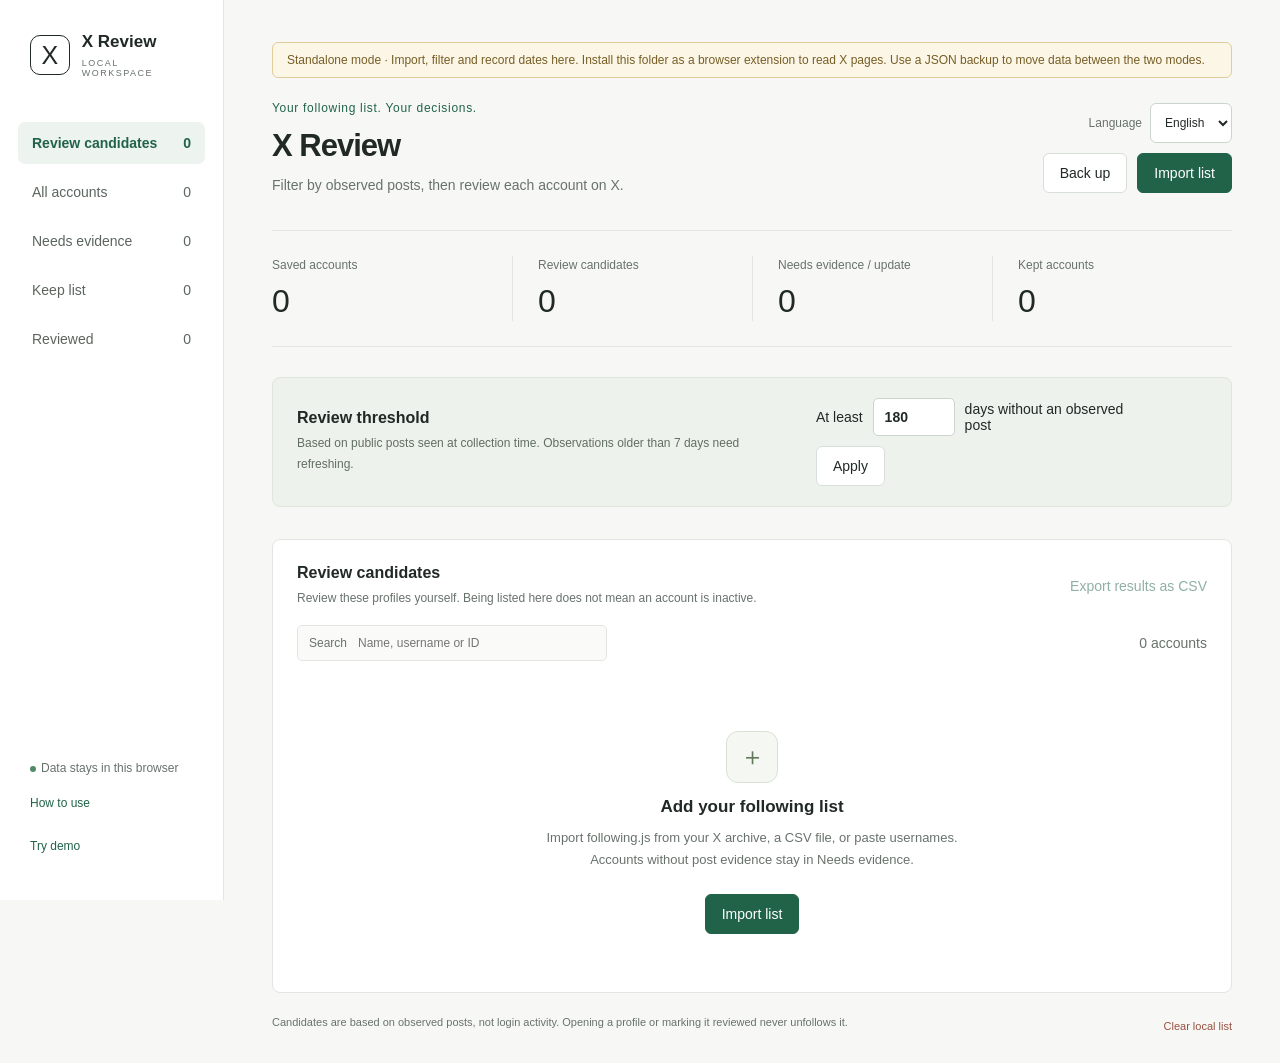
==== index.html @ 91062658 "Release X Review 1.5.0 with persistent bilingual interface" ====
<!doctype html>
<html lang="zh-CN">
<head>
  <meta charset="utf-8"><meta name="viewport" content="width=device-width, initial-scale=1">
  <meta http-equiv="Content-Security-Policy" content="default-src 'self'; script-src 'self'; style-src 'self'; connect-src 'none'; object-src 'none'; base-uri 'none'; form-action 'none'">
  <title data-i18n>X 关注整理 · 本地工作台</title>
  <link rel="stylesheet" href="styles.css">
  <script src="i18n.js" defer></script><script src="messages-workspace.js" defer></script><script src="messages-controls.js" defer></script><script src="messages-runtime.js" defer></script><script src="core.js" defer></script><script src="app.js" defer></script>
</head>
<body>
  <aside class="sidebar">
    <a class="brand" href="index.html"><span class="brandmark">X</span><span><span data-i18n="关注整理">关注整理</span><small>LOCAL WORKSPACE</small></span></a>
    <nav aria-label="名单视图" id="views" data-i18n-aria-label="名单视图">
      <button data-view="candidate" class="nav-button selected"><span data-i18n="待复核候选">待复核候选</span><span id="nav-candidate">0</span></button>
      <button data-view="all" class="nav-button"><span data-i18n="全部账户">全部账户</span><span id="nav-all">0</span></button>
      <button data-view="unknown" class="nav-button"><span data-i18n="待补充数据">待补充数据</span><span id="nav-unknown">0</span></button>
      <button data-view="keep" class="nav-button"><span data-i18n="保留名单">保留名单</span><span id="nav-keep">0</span></button>
      <button data-view="reviewed" class="nav-button"><span data-i18n="已处理">已处理</span><span id="nav-reviewed">0</span></button>
    </nav>
    <div class="sidebar-bottom"><span class="local-dot"></span><span data-i18n="数据保存在此浏览器"> 数据保存在此浏览器</span><br><button class="text-button" id="help-open"><span data-i18n="使用说明">使用说明</span></button><button class="text-button" id="demo-toggle"><span data-i18n="体验示例">体验示例</span></button></div>
  </aside>
  <main>
    <div class="mode-banner" id="mode-banner" hidden></div>
    <header class="page-header"><div><p class="eyebrow"><span data-i18n="你的关注，由你决定">你的关注，由你决定</span></p><h1><span data-i18n="关注整理">关注整理</span></h1><p class="muted"><span data-i18n="按公开发帖记录筛选，再到 X 逐个核实。">按公开发帖记录筛选，再到 X 逐个核实。</span></p></div><div class="header-actions"><label class="language-control"><span data-i18n="语言">语言</span><select id="language-select" aria-label="语言" data-i18n-aria-label="语言"><option value="zh-CN">中文</option><option value="en">English</option></select></label><button id="following-sync-open" class="button" hidden><span data-i18n="同步记录">同步记录</span></button><button id="activity-open" class="button" hidden><span data-i18n="自动检查发帖时间">自动检查发帖时间</span></button><button id="export-json" class="button"><span data-i18n="备份">备份</span></button><button id="import-open" class="button primary"><span data-i18n="导入名单">导入名单</span></button></div></header>
    <section class="stats" aria-label="名单概况" data-i18n-aria-label="名单概况"><div><span><span data-i18n="已收录账户">已收录账户</span></span><strong id="stat-total">0</strong></div><div><span><span data-i18n="待复核候选">待复核候选</span></span><strong id="stat-candidate">0</strong></div><div><span><span data-i18n="待补充 / 更新">待补充 / 更新</span></span><strong id="stat-unknown">0</strong></div><div><span><span data-i18n="保留账户">保留账户</span></span><strong id="stat-keep">0</strong></div></section>
    <section class="threshold-panel" aria-labelledby="threshold-title"><div><h2 id="threshold-title"><span data-i18n="筛选阈值">筛选阈值</span></h2><p><span data-i18n="以采集当时的公开发帖记录计算；超过 7 天的观察需重新采集。">以采集当时的公开发帖记录计算；超过 7 天的观察需重新采集。</span></p></div><div class="threshold-controls"><label for="threshold"><span data-i18n="至少">至少</span></label><input id="threshold" type="number" min="1" max="3650" value="180"><span><span data-i18n="天未见新帖">天未见新帖</span></span><button id="threshold-apply" class="button"><span data-i18n="应用">应用</span></button></div></section>
    <section class="list-section" aria-labelledby="list-title"><div class="list-heading"><div><h2 id="list-title"><span data-i18n="待复核候选">待复核候选</span></h2><p id="list-description"><span data-i18n="这些账户需要你到主页再次确认，并不代表已经停用。">这些账户需要你到主页再次确认，并不代表已经停用。</span></p></div><button class="text-button" id="export-csv"><span data-i18n="导出当前结果 CSV">导出当前结果 CSV</span></button></div><div class="list-toolbar"><label class="search-box"><span><span data-i18n="搜索">搜索</span></span><input id="search" type="search" placeholder="账户名、用户名或 ID" aria-label="搜索账户" data-i18n-placeholder="账户名、用户名或 ID" data-i18n-aria-label="搜索账户"></label><span id="result-count" class="muted"><span data-i18n="0 个账户">0 个账户</span></span></div><div class="table-scroll"><table id="account-table"><thead><tr><th><span data-i18n="账户">账户</span></th><th><span data-i18n="观察到的最新发帖">观察到的最新发帖</span></th><th><span data-i18n="判断依据">判断依据</span></th><th><span data-i18n="处理">处理</span></th></tr></thead><tbody id="rows"></tbody></table></div><div id="empty-state" class="empty-state"><span class="empty-symbol">＋</span><h3 id="empty-title"><span data-i18n="先建立你的关注名单">先建立你的关注名单</span></h3><p id="empty-text"><span data-i18n="导入 X 档案中的 following.js、CSV，或粘贴用户名。没有发帖记录的账户会保留在「待补充数据」。">导入 X 档案中的 following.js、CSV，或粘贴用户名。没有发帖记录的账户会保留在「待补充数据」。</span></p><button id="empty-import" class="button primary"><span data-i18n="导入名单">导入名单</span></button></div></section>
    <footer><p><span data-i18n="候选依据是已观察到的发帖，不是登录活跃度。打开主页或标记已处理，都不会替你执行取关。">候选依据是已观察到的发帖，不是登录活跃度。打开主页或标记已处理，都不会替你执行取关。</span></p><button id="clear-data" class="text-button danger"><span data-i18n="清空本地名单">清空本地名单</span></button></footer>
    <p id="notice" role="status" aria-live="polite"></p>
  </main>
  <dialog id="following-sync-dialog" class="sync-dialog" aria-labelledby="following-sync-title">
    <form method="dialog" class="dialog-head"><h2 id="following-sync-title"><span data-i18n="同步记录">同步记录</span></h2><button class="close" aria-label="关闭同步记录" data-i18n-aria-label="关闭同步记录">×</button></form>
    <p class="muted"><span data-i18n="关注列表自然收集结束后，工具自动清理本轮未出现且符合条件的旧本地记录。这里仅显示结果，打开或刷新不会触发清理，也不会改变 X 上的关注关系。">关注列表自然收集结束后，工具自动清理本轮未出现且符合条件的旧本地记录。这里仅显示结果，打开或刷新不会触发清理，也不会改变 X 上的关注关系。</span></p>
    <div class="sync-summary"><p id="sync-run-summary"><span data-i18n="正在读取本轮结果…">正在读取本轮结果…</span></p><p id="sync-removed-count" class="sync-result-count"></p><p id="sync-retained" class="small muted"></p></div>
    <p id="sync-reason" class="small" role="status" aria-live="polite"></p>
    <section id="sync-removed-list-section" hidden><h3><span data-i18n="本轮自动清理的本地记录">本轮自动清理的本地记录</span></h3><div id="sync-removed-records" class="sync-records" role="list" aria-label="自动清理记录" data-i18n-aria-label="自动清理记录"></div></section>
    <p class="small muted"><span data-i18n="未完整结束、出现错误或达到上限时保留旧记录。自然到底仍可能漏项，发现误清理可撤销；带数字 ID、保留名单、已知属于其他名单或本轮期间修改过的记录仍会保留。">未完整结束、出现错误或达到上限时保留旧记录。自然到底仍可能漏项，发现误清理可撤销；带数字 ID、保留名单、已知属于其他名单或本轮期间修改过的记录仍会保留。</span></p>
    <p id="sync-undo-detail" class="small muted" hidden></p>
    <div class="sync-actions"><button type="button" id="sync-undo" class="button" hidden><span data-i18n="撤销上次自动清理">撤销上次自动清理</span></button><button type="button" id="sync-refresh" class="button"><span data-i18n="刷新记录">刷新记录</span></button></div>
    <p id="sync-feedback" class="small" role="status" aria-live="polite"></p>
  </dialog>
  <dialog id="import-dialog"><form method="dialog" class="dialog-head"><h2><span data-i18n="导入关注名单">导入关注名单</span></h2><button class="close" aria-label="关闭导入窗口" data-i18n-aria-label="关闭导入窗口">×</button></form><p class="muted"><span data-i18n="支持 following.js、JSON 备份、CSV，或每行一个 @用户名 / X 主页链接。文件仅在本机读取。">支持 following.js、JSON 备份、CSV，或每行一个 @用户名 / X 主页链接。文件仅在本机读取。</span></p><label class="file-drop"><span data-i18n="选择本地文件">选择本地文件</span><input id="import-file" type="file" accept=".js,.json,.csv,.txt"></label><label for="import-text" class="field-label"><span data-i18n="或粘贴名单">或粘贴名单</span></label><textarea id="import-text" rows="7" placeholder="@account_one&#10;https://x.com/account_two"></textarea><p class="small muted"><span data-i18n="X 档案的关注名单通常只有账户 ID，未包含对方的最新发帖时间。导入后需要补充观察。">X 档案的关注名单通常只有账户 ID，未包含对方的最新发帖时间。导入后需要补充观察。</span></p><p id="import-error" class="error" role="alert"></p><button id="import-submit" class="button primary"><span data-i18n="导入并合并">导入并合并</span></button></dialog>
  <dialog id="evidence-dialog"><form method="dialog" class="dialog-head"><h2 id="evidence-title"><span data-i18n="记录人工观察">记录人工观察</span></h2><button class="close" aria-label="关闭观察窗口" data-i18n-aria-label="关闭观察窗口">×</button></form><p><span data-i18n="在 X 主页核对后，记录你看到的最新发帖时间。不要把置顶帖或他人原帖的时间当作该账户最后活动时间。">在 X 主页核对后，记录你看到的最新发帖时间。不要把置顶帖或他人原帖的时间当作该账户最后活动时间。</span></p><label class="field-label" for="last-post"><span data-i18n="最新发帖时间（本地时区）">最新发帖时间（本地时区）</span></label><input type="datetime-local" id="last-post"><label class="field-label" for="observed-at"><span data-i18n="核对时间（本地时区）">核对时间（本地时区）</span></label><input type="datetime-local" id="observed-at"><p class="small muted"><span data-i18n="无法确定时请关闭此窗口，保留「待补充数据」。人工记录的判断依据会单独标明。">无法确定时请关闭此窗口，保留「待补充数据」。人工记录的判断依据会单独标明。</span></p><p id="evidence-error" class="error" role="alert"></p><button class="button primary" id="evidence-save"><span data-i18n="保存观察">保存观察</span></button></dialog>
  <dialog id="help-dialog"><form method="dialog" class="dialog-head"><h2><span data-i18n="从名单到人工复核">从名单到人工复核</span></h2><button class="close" aria-label="关闭使用说明" data-i18n-aria-label="关闭使用说明">×</button></form><ol class="help-steps"><li><strong><span data-i18n="建立名单">建立名单</span></strong><p><span data-i18n="导入 X 数据档案里的 data/following.js，或直接粘贴用户名。也可打开自己的「正在关注」页面，点击扩展、确认列表属于自己，再点「开始自动收集」。工具会滚动并保存关注名单，自然到底结束后自动清理本轮未出现且符合条件的旧本地记录；手动读取一次的方式仍可使用，但不会触发清理。">导入 X 数据档案里的 data/following.js，或直接粘贴用户名。也可打开自己的「正在关注」页面，点击扩展、确认列表属于自己，再点「开始自动收集」。工具会滚动并保存关注名单，自然到底结束后自动清理本轮未出现且符合条件的旧本地记录；手动读取一次的方式仍可使用，但不会触发清理。</span></p></li><li><strong><span data-i18n="补充公开发帖记录">补充公开发帖记录</span></strong><p><span data-i18n="点击「自动检查发帖时间」，选择范围和数量，点击「开始检查」并按浏览器提示授予可选的 X 网站访问权限。工具会在另一个 X 标签页中逐个检查名单；请保留控制页，可随时停止。也可继续手动打开「帖子」页、回到顶部后通过扩展读取保存，或录入已核实的日期。读取到的都只是页面样本。">点击「自动检查发帖时间」，选择范围和数量，点击「开始检查」并按浏览器提示授予可选的 X 网站访问权限。工具会在另一个 X 标签页中逐个检查名单；请保留控制页，可随时停止。也可继续手动打开「帖子」页、回到顶部后通过扩展读取保存，或录入已核实的日期。读取到的都只是页面样本。</span></p></li><li><strong><span data-i18n="筛选和复核">筛选和复核</span></strong><p><span data-i18n="关注列表自然收集结束后会自动同步，不需要再次选择或确认。可在「同步记录」查看结果并撤销上次自动清理；不完整、错误或达到上限的采集会保留旧记录。设置天数阈值。工具将旧帖样本列为待复核候选；数据不足、转帖时间不明或观察过期时，仍需补充数据。在 X 主页自行决定是否取关，再回来标记「已处理」或「保留」。">关注列表自然收集结束后会自动同步，不需要再次选择或确认。可在「同步记录」查看结果并撤销上次自动清理；不完整、错误或达到上限的采集会保留旧记录。设置天数阈值。工具将旧帖样本列为待复核候选；数据不足、转帖时间不明或观察过期时，仍需补充数据。在 X 主页自行决定是否取关，再回来标记「已处理」或「保留」。</span></p></li></ol><div class="help-note"><strong><span data-i18n="数据与使用范围">数据与使用范围</span></strong><p><span data-i18n="此版本免费，无 Cookie 读取或取关功能。关注名单收集和发帖时间检查是分别启动的两步。发帖检查须由你点击开始并授予可选的 x.com 网站访问权限；默认最多检查 5,000 个账户，每个账户间隔 3 秒，另需页面加载时间。检查失败、受保护或无法确定日期的账户仍需核实，不会因为没有读到帖子就被判为不活跃。名单收集的进度可在 X 页内查看，其标签页隐藏时会暂停；发帖检查的进度请在控制页查看。名单收集可在弹窗或页内面板停止；发帖检查可在控制页或弹窗停止，关闭或刷新控制页也会停止。清空本地名单会停止运行中的任务。X 限制非 API 自动化，自动滚动及页面分析不等于获得平台许可，也不能保证账号不受限制。">此版本免费，无 Cookie 读取或取关功能。关注名单收集和发帖时间检查是分别启动的两步。发帖检查须由你点击开始并授予可选的 x.com 网站访问权限；默认最多检查 5,000 个账户，每个账户间隔 3 秒，另需页面加载时间。检查失败、受保护或无法确定日期的账户仍需核实，不会因为没有读到帖子就被判为不活跃。名单收集的进度可在 X 页内查看，其标签页隐藏时会暂停；发帖检查的进度请在控制页查看。名单收集可在弹窗或页内面板停止；发帖检查可在控制页或弹窗停止，关闭或刷新控制页也会停止。清空本地名单会停止运行中的任务。X 限制非 API 自动化，自动滚动及页面分析不等于获得平台许可，也不能保证账号不受限制。</span></p><p><span data-i18n="收集名单时，每次滚动后等待约 2.5 秒；到底部且约 20 秒没有新账户时停止，一轮最多 20 分钟、500 次滚动或 10,000 个账户，不保证覆盖完整名单。名单没有发帖记录时仍为「待补充数据」。数据只保存在当前浏览器。独立网页与扩展有不同的存储空间，可用 JSON 备份迁移。请勿导入完整账户 ZIP，以免包含无关隐私数据。">收集名单时，每次滚动后等待约 2.5 秒；到底部且约 20 秒没有新账户时停止，一轮最多 20 分钟、500 次滚动或 10,000 个账户，不保证覆盖完整名单。名单没有发帖记录时仍为「待补充数据」。数据只保存在当前浏览器。独立网页与扩展有不同的存储空间，可用 JSON 备份迁移。请勿导入完整账户 ZIP，以免包含无关隐私数据。</span></p></div><p><a href="https://help.x.com/en/managing-your-account/accessing-your-x-data" target="_blank" rel="noopener noreferrer"><span data-i18n="X 官方数据下载说明">X 官方数据下载说明</span></a> · <a href="https://help.x.com/en/rules-and-policies/x-automation" target="_blank" rel="noopener noreferrer"><span data-i18n="X 自动化规则">X 自动化规则</span></a></p></dialog>
</body></html>
---- styles.css ----
:root{color-scheme:light;--ink:#202925;--muted:#68726c;--line:#e1e6e1;--accent:#216349;--bg:#f7f8f5;--white:#fff;--soft:#edf3ee;font-family:-apple-system,BlinkMacSystemFont,"Segoe UI","PingFang SC","Microsoft YaHei",sans-serif;font-size:14px;color:var(--ink);background:var(--bg)}*{box-sizing:border-box}body{margin:0}button,input,textarea{font:inherit}button,a,input,textarea{outline-offset:4px}button{cursor:pointer}button:disabled{opacity:.5;cursor:wait}a{color:var(--accent)}.sidebar{position:fixed;width:224px;inset:0 auto 0 0;background:#fff;border-right:1px solid var(--line);padding:32px 18px;display:flex;flex-direction:column}.brand{display:flex;gap:12px;align-items:center;padding:0 12px 44px;text-decoration:none;color:var(--ink);font-size:17px;font-weight:650}.brandmark{font-size:25px;display:grid;place-items:center;border:1px solid var(--ink);border-radius:10px;width:40px;height:40px;font-weight:500}.brand small{display:block;font-size:9px;letter-spacing:1.5px;font-weight:500;margin-top:6px;color:var(--muted)}nav{display:grid;gap:7px}.nav-button{display:flex;justify-content:space-between;width:100%;padding:13px 14px;border:0;background:transparent;color:#5b655e;border-radius:7px;text-align:left}.nav-button.selected{background:var(--soft);color:var(--accent);font-weight:650}.nav-button:hover{background:#f2f5f0}.nav-button span{font-variant-numeric:tabular-nums}.sidebar-bottom{margin-top:auto;padding:20px 12px 0;font-size:12px;line-height:2.4;color:var(--muted)}.sidebar-bottom button{display:block;font-size:12px;padding-left:0}.local-dot{display:inline-block;width:6px;height:6px;background:#508a66;border-radius:50%;margin-right:5px}main{margin-left:224px;max-width:1600px;padding:42px 48px 24px}.page-header{display:flex;justify-content:space-between;align-items:center;margin-bottom:32px;gap:20px}.eyebrow{font-size:12px;color:var(--accent);margin:0 0 10px;letter-spacing:.7px}h1{font-size:31px;letter-spacing:-1px;font-weight:650;margin:0 0 10px}p{line-height:1.7;margin:0}h2{font-size:16px;margin:0 0 6px;font-weight:650}h3{font-size:17px;margin:14px 0 10px}.muted{color:var(--muted)}.header-actions{display:flex;gap:10px}.button{display:inline-flex;align-items:center;justify-content:center;white-space:nowrap;border:1px solid #d7dfd8;background:#fff;color:var(--ink);padding:10px 16px;border-radius:6px;min-height:40px;text-decoration:none}.button:hover{border-color:#9bab9f;background:#f7faf7}.button.primary{background:var(--accent);border-color:var(--accent);color:#fff}.button.primary:hover{background:#194f3a}.text-button{background:none;border:0;padding:7px 0;color:var(--accent);text-align:left}.text-button:hover{text-decoration:underline}.stats{border-top:1px solid var(--line);border-bottom:1px solid var(--line);display:grid;grid-template-columns:repeat(4,1fr);padding:25px 0;margin-bottom:30px}.stats>div{padding:0 25px;border-left:1px solid var(--line)}.stats>div:first-child{padding-left:0;border:0}.stats span{font-size:12px;color:var(--muted)}.stats strong{display:block;font-size:32px;font-weight:500;line-height:1.2;margin-top:10px;font-variant-numeric:tabular-nums;letter-spacing:-1px}.threshold-panel{display:flex;justify-content:space-between;align-items:center;gap:25px;background:#eef2ec;border:1px solid #dfe6dc;padding:20px 24px;border-radius:8px;margin-bottom:32px}.threshold-panel p{color:#626e62;font-size:12px}.threshold-controls{display:flex;align-items:center;gap:10px;white-space:nowrap}input,textarea{border:1px solid #cbd5cc;background:#fff;border-radius:5px;padding:10px 11px;color:var(--ink)}#threshold{width:82px;font-weight:650}.list-section{background:var(--white);border:1px solid var(--line);border-radius:8px;overflow:hidden}.list-heading{display:flex;justify-content:space-between;align-items:center;padding:24px 24px 17px;gap:20px}.list-heading p{font-size:12px;color:var(--muted)}.list-toolbar{display:flex;justify-content:space-between;align-items:center;gap:12px;padding:0 24px 20px}.search-box{display:flex;align-items:center;border:1px solid var(--line);border-radius:5px;width:310px;padding-left:11px;background:#fafbf9}.search-box span{font-size:12px;color:var(--muted);flex-shrink:0}.search-box input{border:0;background:transparent;width:100%;font-size:12px}.table-scroll{overflow:auto}table{width:100%;border-collapse:collapse;text-align:left;font-size:13px}th{padding:12px 20px;background:#f8faf7;border-top:1px solid var(--line);border-bottom:1px solid var(--line);font-size:11px;letter-spacing:.2px;color:var(--muted);font-weight:500}td{padding:19px 20px;border-bottom:1px solid #eef1ec;vertical-align:middle}tr:last-child td{border-bottom:0}th:first-child,td:first-child{padding-left:24px}th:last-child,td:last-child{padding-right:24px}tbody tr:hover{background:#fcfdfb}.account{display:flex;align-items:center;gap:12px;min-width:170px}.avatar{display:grid;place-items:center;width:34px;height:34px;border-radius:50%;background:#e9eee7;color:#617259;font-size:12px;flex-shrink:0}.account-name{font-weight:600;display:block;max-width:210px;overflow:hidden;text-overflow:ellipsis;white-space:nowrap}.subline{display:block;font-size:11px;color:var(--muted);margin-top:5px;line-height:1.5}.badge{display:inline-block;font-size:11px;line-height:1.6;padding:3px 8px;border-radius:4px;background:#f1f3ef;color:#606d5d}.badge.candidate{background:#f5eddd;color:#826327}.badge.recent,.badge.keep{background:#eaf2ec;color:#336b49}.reason{max-width:230px}.row-actions{display:flex;gap:8px;align-items:center;flex-wrap:wrap;min-width:182px}.row-actions .button{font-size:12px;padding:7px 10px;min-height:34px}.row-actions .text-button{font-size:11px;padding:3px}.row-secondary{display:flex;gap:13px;flex-basis:100%}.empty-state{text-align:center;padding:50px 24px 58px}.empty-symbol{display:inline-grid;place-items:center;border:1px solid #d8e1d3;background:#f5f7f2;color:#61795a;font-size:25px;width:52px;height:52px;border-radius:12px}.empty-state p{max-width:450px;margin:0 auto 23px;color:var(--muted);font-size:13px}footer{display:flex;justify-content:space-between;gap:22px;margin-top:20px;font-size:11px;color:var(--muted);align-items:flex-start}.danger{color:#975042;white-space:nowrap}footer p{max-width:700px}.mode-banner{border:1px solid #dfcd9c;border-radius:6px;color:#765e26;background:#fcf6e7;padding:10px 14px;margin-bottom:20px;font-size:12px}.mode-banner button{margin-left:14px}#notice{position:fixed;bottom:25px;left:50%;transform:translateX(-50%);max-width:600px;background:#263f30;color:white;border-radius:7px;padding:0;box-shadow:0 3px 18px #1c37211a;z-index:5}#notice:not(:empty){padding:12px 20px}dialog{border:1px solid var(--line);border-radius:12px;width:min(590px,calc(100vw - 32px));padding:26px;color:var(--ink);box-shadow:0 22px 70px #20342325}dialog::backdrop{background:#172a2459}.dialog-head{display:flex;justify-content:space-between;align-items:center;margin-bottom:16px}.dialog-head h2{font-size:21px;margin:0}.close{background:none;border:0;font-size:28px;color:var(--muted);padding:0 7px}.file-drop{display:block;text-align:center;padding:20px;border:1px dashed #a4b7a7;border-radius:7px;background:#f7faf5;margin-top:20px;color:var(--accent)}.file-drop input{display:block;margin:10px auto 0;max-width:100%;font-size:12px;border:0;background:transparent}.field-label{display:block;font-size:12px;font-weight:600;margin:18px 0 8px}textarea{width:100%;resize:vertical;line-height:1.6}.small{font-size:12px;margin-top:12px}dialog>.button{margin-top:16px}dialog input[type=datetime-local]{width:100%}.error{color:#a03d31;font-size:12px;margin-top:12px}.help-steps{padding-left:22px;margin:0}.help-steps li{padding:8px 0;font-size:14px}.help-steps p{font-size:13px;color:var(--muted);margin-top:5px}.help-note{background:#f3f5ef;padding:17px;border-radius:6px;font-size:12px;margin:16px 0}.help-note p{margin-top:8px}[hidden]{display:none!important}.popup-body{width:360px;padding:22px;background:#f7f8f5}.popup-body h1{font-size:21px}.popup-body .brand{padding:0 0 20px}.popup-body .button{width:100%;margin-top:12px}.popup-body .preview{margin:16px 0 0;padding:14px;background:#fff;border:1px solid var(--line);border-radius:7px;font-size:12px;line-height:1.7;white-space:pre-line;word-break:break-word}.popup-body .muted{font-size:12px}.popup-body label{display:block;font-size:12px;line-height:1.7;margin-top:12px}.popup-body input[type=checkbox]{margin-right:7px}.popup-bottom{border-top:1px solid var(--line);margin-top:20px;padding-top:8px}.popup-body .error{font-size:12px}
@media(min-width:1500px){main{padding-left:65px;padding-right:65px}}@media(max-width:1100px){main{padding:30px 24px}.sidebar{width:192px}main{margin-left:192px}.threshold-panel{flex-wrap:wrap}.reason{max-width:190px}td,th{padding-left:14px;padding-right:14px}}@media(max-width:760px){.sidebar{position:static;width:auto;padding:18px;border-right:0;border-bottom:1px solid var(--line)}.brand{padding:0 0 18px}.sidebar nav{display:flex;overflow:auto;gap:6px}.nav-button{white-space:nowrap;width:auto;gap:10px}.sidebar-bottom{display:none}main{margin:0;padding:24px 16px}.page-header{align-items:flex-start;margin-bottom:22px}.header-actions{flex-direction:column;gap:7px}.page-header p{font-size:12px}.stats{padding:19px 0}.stats>div{padding:0 12px}.stats strong{font-size:25px}.stats span{font-size:10px}.threshold-panel{padding:17px}.list-heading{padding:18px 16px;align-items:flex-start}.list-toolbar{padding:0 16px 16px}.list-heading .text-button{font-size:11px}.search-box{width:230px}.list-toolbar>span{font-size:11px;white-space:nowrap}footer{display:block}table{min-width:810px}#notice{width:90%;font-size:12px}.threshold-controls{gap:8px;font-size:12px}}
.popup-body{width:390px;max-height:580px;overflow-y:auto}.popup-body h2{font-size:14px}.auto-section{margin-top:17px;padding:15px;background:#eef3ed;border:1px solid #d8e2d7;border-radius:8px}.auto-heading{display:flex;align-items:center;justify-content:space-between;gap:10px;margin-bottom:7px}.auto-heading h2{margin:0}.auto-heading .badge{white-space:nowrap}.popup-body .auto-confirm-label{display:flex;align-items:flex-start;gap:7px}.popup-body .auto-confirm-label input{flex-shrink:0;margin:3px 0 0}.scan-actions{display:flex;gap:8px}.popup-body .scan-actions .button{width:auto;margin-top:12px}.scan-actions #scan-start{flex:1}.scan-actions #scan-stop{min-width:66px}.scan-progress{margin-top:14px;padding-top:11px;border-top:1px solid #d8e2d7;font-size:12px;font-variant-numeric:tabular-nums}.scan-progress strong{font-size:15px;font-weight:650;color:var(--accent)}.scan-progress .muted{margin-top:3px;font-size:11px}.manual-section{margin-top:20px}.popup-body button:disabled{cursor:default}.popup-body .small{margin-top:9px}

.activity-body{background:var(--bg)}.activity-shell{max-width:920px;margin:0 auto;padding:32px 32px 48px}.activity-header{display:flex;align-items:center;justify-content:space-between;gap:20px;margin-bottom:38px}.activity-header .brand{padding:0}.activity-header>.text-button{font-size:12px}.activity-intro{max-width:720px;margin-bottom:25px}.activity-card{background:#fff;border:1px solid var(--line);border-radius:9px;padding:24px;margin:20px 0}.activity-card-heading{display:flex;align-items:center;justify-content:space-between;gap:16px;margin-bottom:18px}.activity-card-heading h2{margin:0}.activity-card-heading>.muted{font-size:12px}.activity-settings{display:grid;grid-template-columns:1.6fr 1fr;gap:22px}.activity-settings>label{display:block;font-size:12px;font-weight:600}.activity-settings select{display:block;width:100%;margin-top:9px;font:inherit;font-size:14px;font-weight:400;border:1px solid #cbd5cc;background:white;border-radius:5px;padding:10px 11px;color:var(--ink);min-height:40px;outline-offset:4px}.activity-settings input{display:inline-block;width:130px;margin:9px 8px 0 0}.activity-settings label>.muted{font-weight:400}.activity-permission{margin:20px 0;padding:15px 17px;background:#f3f6f0;border:1px solid #e2e8dc;border-radius:7px;font-size:12px}.activity-permission p{color:var(--muted);margin-top:6px}.permission-domain{font-weight:600;color:var(--ink)}.activity-actions{display:flex;gap:10px;align-items:center;flex-wrap:wrap}.activity-actions .text-button{font-size:12px;margin-left:4px}.activity-counts{display:grid;grid-template-columns:repeat(3,1fr);padding:5px 0 22px}.activity-counts>div{border-left:1px solid var(--line);padding-left:22px}.activity-counts>div:first-child{border:0;padding-left:0}.activity-counts span{font-size:12px;color:var(--muted)}.activity-counts strong{display:block;font-size:32px;font-weight:500;margin-top:6px;font-variant-numeric:tabular-nums}.activity-card progress{display:block;width:100%;height:10px;border:0;border-radius:5px;overflow:hidden;background:#eaf0e6;accent-color:var(--accent)}.activity-card progress::-webkit-progress-bar{background:#eaf0e6;border-radius:5px}.activity-card progress::-webkit-progress-value{background:var(--accent);border-radius:5px}.activity-current{font-size:13px;margin-top:20px;color:var(--muted)}.activity-current strong{color:var(--ink);font-weight:500;overflow-wrap:anywhere}#activity-status{font-size:13px;margin-top:8px;overflow-wrap:anywhere}#activity-results{margin-top:18px}.activity-notes{font-size:12px;color:var(--muted);line-height:1.8}.activity-notes p+p{margin-top:12px}.activity-notes strong{font-weight:600;color:var(--ink)}.activity-body button:disabled{cursor:default}.header-actions{flex-wrap:wrap;justify-content:flex-end}@media(max-width:600px){.activity-shell{padding:22px 18px 32px}.activity-header{align-items:flex-start;margin-bottom:28px}.activity-card{padding:18px}.activity-settings{grid-template-columns:1fr;gap:16px}.activity-counts>div{padding-left:14px}.activity-counts strong{font-size:27px}.activity-counts span{font-size:11px}}

.sync-dialog{width:min(660px,calc(100vw - 32px));max-height:calc(100vh - 40px);overflow-y:auto}.sync-dialog>.muted{font-size:13px}.sync-summary{padding:13px 15px;margin-top:18px;background:#f1f5ee;border:1px solid #e0e8db;border-radius:7px;font-size:13px}.sync-summary .small{margin-top:3px}.sync-result-count{font-weight:650;margin-top:8px;color:var(--accent)}.sync-records{max-height:260px;overflow-y:auto;border:1px solid var(--line);border-radius:6px}.sync-record{padding:12px 14px;background:#fff;border-bottom:1px solid var(--line);overflow-wrap:anywhere}.sync-record:last-child{border-bottom:0}.sync-record strong{font-size:13px;font-weight:600}.sync-record .subline{margin-top:3px}.sync-dialog section h3{font-size:13px;margin:18px 0 10px}.sync-actions{display:flex;gap:10px;flex-wrap:wrap;margin-top:20px}.sync-dialog button:disabled{cursor:default}#sync-feedback:empty{display:none}

/* The language control stays visible without changing the current task. */
.language-control,.language-switch{display:inline-flex;align-items:center;gap:8px;font-size:12px;color:var(--muted);white-space:nowrap}.language-control select,.language-switch select{font:inherit;color:var(--ink);background:var(--white);border:1px solid #cbd5cc;border-radius:6px;padding:9px 10px;min-height:40px;outline-offset:4px}.header-actions .language-control{flex-basis:100%;justify-content:flex-end}.popup-body .language-switch{display:flex;justify-content:flex-end;margin:0 0 14px}.activity-header .language-switch{margin-left:auto}.nav-button>span[data-i18n]{min-width:0}.page-header>div:first-child{min-width:0}.header-actions{max-width:560px}.threshold-controls{flex-wrap:wrap}.threshold-controls>span{white-space:normal;max-width:170px}.language-control select:focus-visible,.language-switch select:focus-visible{outline:2px solid var(--accent)}
@media(max-width:760px){.page-header{flex-wrap:wrap}.header-actions{flex-direction:row;justify-content:flex-start;max-width:100%;width:100%}.header-actions .language-control{flex-basis:auto;margin-right:auto}.header-actions .button{font-size:12px;padding:9px 11px}.stats>div{min-width:0}.stats span{overflow-wrap:anywhere}.list-heading{flex-wrap:wrap}.list-toolbar{flex-wrap:wrap}.search-box{width:min(310px,100%)}.activity-header{flex-wrap:wrap}.activity-header .language-switch{margin-left:0}.threshold-controls{white-space:normal;width:100%}.threshold-controls>span{flex:1;min-width:100px}}
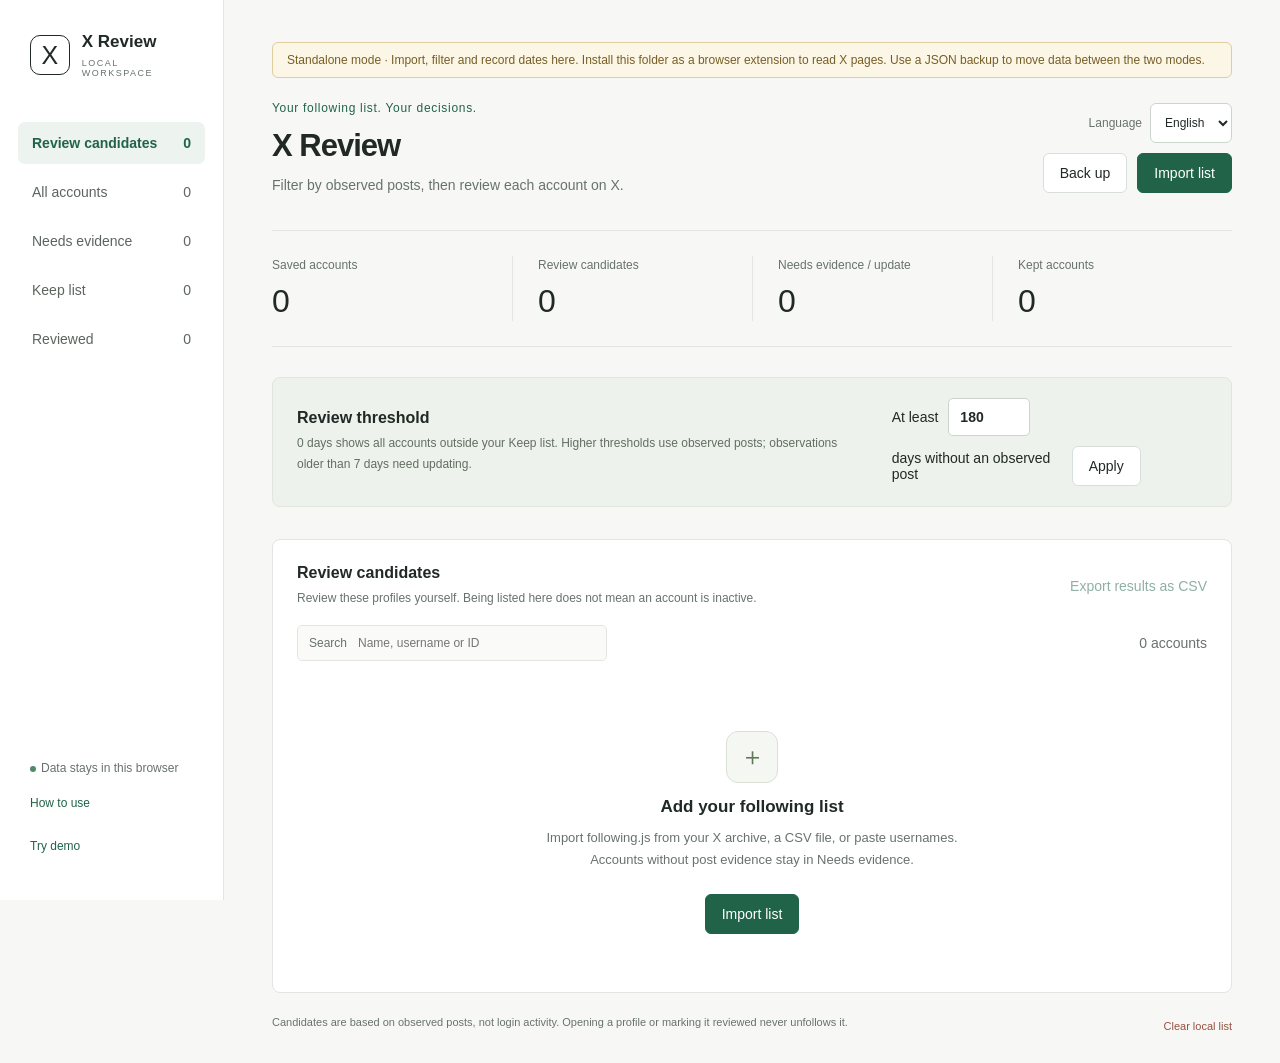
==== commit 29043a03: "feat: use zero-day threshold to show all unkept accounts" ====
--- a/index.html
+++ b/index.html
@@ -5,13 +5,13 @@
   <meta http-equiv="Content-Security-Policy" content="default-src 'self'; script-src 'self'; style-src 'self'; connect-src 'none'; object-src 'none'; base-uri 'none'; form-action 'none'">
   <title data-i18n>X 关注整理 · 本地工作台</title>
   <link rel="stylesheet" href="styles.css">
-  <script src="i18n.js" defer></script><script src="messages-workspace.js" defer></script><script src="messages-controls.js" defer></script><script src="messages-runtime.js" defer></script><script src="core.js" defer></script><script src="app.js" defer></script>
+  <script src="i18n.js" defer></script><script src="messages-workspace.js" defer></script><script src="messages-controls.js" defer></script><script src="messages-runtime.js" defer></script><script src="messages-unfollow-service.js" defer></script><script src="messages-unfollow-watcher.js" defer></script><script src="messages-unfollow-ui.js" defer></script><script src="core.js" defer></script><script src="app.js" defer></script>
 </head>
 <body>
   <aside class="sidebar">
     <a class="brand" href="index.html"><span class="brandmark">X</span><span><span data-i18n="关注整理">关注整理</span><small>LOCAL WORKSPACE</small></span></a>
     <nav aria-label="名单视图" id="views" data-i18n-aria-label="名单视图">
-      <button data-view="candidate" class="nav-button selected"><span data-i18n="待复核候选">待复核候选</span><span id="nav-candidate">0</span></button>
+      <button data-view="candidate" class="nav-button selected"><span id="nav-candidate-label" data-i18n="待复核候选">待复核候选</span><span id="nav-candidate">0</span></button>
       <button data-view="all" class="nav-button"><span data-i18n="全部账户">全部账户</span><span id="nav-all">0</span></button>
       <button data-view="unknown" class="nav-button"><span data-i18n="待补充数据">待补充数据</span><span id="nav-unknown">0</span></button>
       <button data-view="keep" class="nav-button"><span data-i18n="保留名单">保留名单</span><span id="nav-keep">0</span></button>
@@ -22,8 +22,12 @@
   <main>
     <div class="mode-banner" id="mode-banner" hidden></div>
     <header class="page-header"><div><p class="eyebrow"><span data-i18n="你的关注，由你决定">你的关注，由你决定</span></p><h1><span data-i18n="关注整理">关注整理</span></h1><p class="muted"><span data-i18n="按公开发帖记录筛选，再到 X 逐个核实。">按公开发帖记录筛选，再到 X 逐个核实。</span></p></div><div class="header-actions"><label class="language-control"><span data-i18n="语言">语言</span><select id="language-select" aria-label="语言" data-i18n-aria-label="语言"><option value="zh-CN">中文</option><option value="en">English</option></select></label><button id="following-sync-open" class="button" hidden><span data-i18n="同步记录">同步记录</span></button><button id="activity-open" class="button" hidden><span data-i18n="自动检查发帖时间">自动检查发帖时间</span></button><button id="export-json" class="button"><span data-i18n="备份">备份</span></button><button id="import-open" class="button primary"><span data-i18n="导入名单">导入名单</span></button></div></header>
-    <section class="stats" aria-label="名单概况" data-i18n-aria-label="名单概况"><div><span><span data-i18n="已收录账户">已收录账户</span></span><strong id="stat-total">0</strong></div><div><span><span data-i18n="待复核候选">待复核候选</span></span><strong id="stat-candidate">0</strong></div><div><span><span data-i18n="待补充 / 更新">待补充 / 更新</span></span><strong id="stat-unknown">0</strong></div><div><span><span data-i18n="保留账户">保留账户</span></span><strong id="stat-keep">0</strong></div></section>
-    <section class="threshold-panel" aria-labelledby="threshold-title"><div><h2 id="threshold-title"><span data-i18n="筛选阈值">筛选阈值</span></h2><p><span data-i18n="以采集当时的公开发帖记录计算；超过 7 天的观察需重新采集。">以采集当时的公开发帖记录计算；超过 7 天的观察需重新采集。</span></p></div><div class="threshold-controls"><label for="threshold"><span data-i18n="至少">至少</span></label><input id="threshold" type="number" min="1" max="3650" value="180"><span><span data-i18n="天未见新帖">天未见新帖</span></span><button id="threshold-apply" class="button"><span data-i18n="应用">应用</span></button></div></section>
+    <section class="stats" aria-label="名单概况" data-i18n-aria-label="名单概况"><div><span><span data-i18n="已收录账户">已收录账户</span></span><strong id="stat-total">0</strong></div><div><span><span id="stat-candidate-label" data-i18n="待复核候选">待复核候选</span></span><strong id="stat-candidate">0</strong></div><div><span><span data-i18n="待补充 / 更新">待补充 / 更新</span></span><strong id="stat-unknown">0</strong></div><div><span><span data-i18n="保留账户">保留账户</span></span><strong id="stat-keep">0</strong></div></section>
+    <section class="threshold-panel" aria-labelledby="threshold-title"><div><h2 id="threshold-title"><span data-i18n="筛选阈值">筛选阈值</span></h2><p><span data-i18n="0 天显示所有未保留账户；大于 0 天按发帖记录筛选，超过 7 天的观察需更新。">0 天显示所有未保留账户；大于 0 天按发帖记录筛选，超过 7 天的观察需更新。</span></p></div><div class="threshold-controls"><label for="threshold"><span data-i18n="至少">至少</span></label><input id="threshold" type="number" min="0" max="3650" value="180"><span><span data-i18n="天未见新帖">天未见新帖</span></span><button id="threshold-apply" class="button"><span data-i18n="应用">应用</span></button></div></section>
+    <section id="manual-unfollow" class="manual-unfollow" aria-labelledby="manual-unfollow-title" hidden>
+      <div class="manual-unfollow-copy" role="status" aria-live="polite"><h2 id="manual-unfollow-title"><span data-i18n="手动取关">手动取关</span></h2><p id="manual-unfollow-reason"></p></div>
+      <div class="manual-unfollow-actions"><button type="button" id="manual-unfollow-cancel" class="text-button" hidden><span data-i18n="停止观察">停止观察</span></button><button type="button" id="manual-unfollow-undo" class="button" hidden><span data-i18n="撤销本地移除">撤销本地移除</span></button><button type="button" id="manual-unfollow-refresh" class="text-button"><span data-i18n="刷新状态">刷新状态</span></button></div>
+    </section>
     <section class="list-section" aria-labelledby="list-title"><div class="list-heading"><div><h2 id="list-title"><span data-i18n="待复核候选">待复核候选</span></h2><p id="list-description"><span data-i18n="这些账户需要你到主页再次确认，并不代表已经停用。">这些账户需要你到主页再次确认，并不代表已经停用。</span></p></div><button class="text-button" id="export-csv"><span data-i18n="导出当前结果 CSV">导出当前结果 CSV</span></button></div><div class="list-toolbar"><label class="search-box"><span><span data-i18n="搜索">搜索</span></span><input id="search" type="search" placeholder="账户名、用户名或 ID" aria-label="搜索账户" data-i18n-placeholder="账户名、用户名或 ID" data-i18n-aria-label="搜索账户"></label><span id="result-count" class="muted"><span data-i18n="0 个账户">0 个账户</span></span></div><div class="table-scroll"><table id="account-table"><thead><tr><th><span data-i18n="账户">账户</span></th><th><span data-i18n="观察到的最新发帖">观察到的最新发帖</span></th><th><span data-i18n="判断依据">判断依据</span></th><th><span data-i18n="处理">处理</span></th></tr></thead><tbody id="rows"></tbody></table></div><div id="empty-state" class="empty-state"><span class="empty-symbol">＋</span><h3 id="empty-title"><span data-i18n="先建立你的关注名单">先建立你的关注名单</span></h3><p id="empty-text"><span data-i18n="导入 X 档案中的 following.js、CSV，或粘贴用户名。没有发帖记录的账户会保留在「待补充数据」。">导入 X 档案中的 following.js、CSV，或粘贴用户名。没有发帖记录的账户会保留在「待补充数据」。</span></p><button id="empty-import" class="button primary"><span data-i18n="导入名单">导入名单</span></button></div></section>
     <footer><p><span data-i18n="候选依据是已观察到的发帖，不是登录活跃度。打开主页或标记已处理，都不会替你执行取关。">候选依据是已观察到的发帖，不是登录活跃度。打开主页或标记已处理，都不会替你执行取关。</span></p><button id="clear-data" class="text-button danger"><span data-i18n="清空本地名单">清空本地名单</span></button></footer>
     <p id="notice" role="status" aria-live="polite"></p>
@@ -41,5 +45,5 @@
   </dialog>
   <dialog id="import-dialog"><form method="dialog" class="dialog-head"><h2><span data-i18n="导入关注名单">导入关注名单</span></h2><button class="close" aria-label="关闭导入窗口" data-i18n-aria-label="关闭导入窗口">×</button></form><p class="muted"><span data-i18n="支持 following.js、JSON 备份、CSV，或每行一个 @用户名 / X 主页链接。文件仅在本机读取。">支持 following.js、JSON 备份、CSV，或每行一个 @用户名 / X 主页链接。文件仅在本机读取。</span></p><label class="file-drop"><span data-i18n="选择本地文件">选择本地文件</span><input id="import-file" type="file" accept=".js,.json,.csv,.txt"></label><label for="import-text" class="field-label"><span data-i18n="或粘贴名单">或粘贴名单</span></label><textarea id="import-text" rows="7" placeholder="@account_one&#10;https://x.com/account_two"></textarea><p class="small muted"><span data-i18n="X 档案的关注名单通常只有账户 ID，未包含对方的最新发帖时间。导入后需要补充观察。">X 档案的关注名单通常只有账户 ID，未包含对方的最新发帖时间。导入后需要补充观察。</span></p><p id="import-error" class="error" role="alert"></p><button id="import-submit" class="button primary"><span data-i18n="导入并合并">导入并合并</span></button></dialog>
   <dialog id="evidence-dialog"><form method="dialog" class="dialog-head"><h2 id="evidence-title"><span data-i18n="记录人工观察">记录人工观察</span></h2><button class="close" aria-label="关闭观察窗口" data-i18n-aria-label="关闭观察窗口">×</button></form><p><span data-i18n="在 X 主页核对后，记录你看到的最新发帖时间。不要把置顶帖或他人原帖的时间当作该账户最后活动时间。">在 X 主页核对后，记录你看到的最新发帖时间。不要把置顶帖或他人原帖的时间当作该账户最后活动时间。</span></p><label class="field-label" for="last-post"><span data-i18n="最新发帖时间（本地时区）">最新发帖时间（本地时区）</span></label><input type="datetime-local" id="last-post"><label class="field-label" for="observed-at"><span data-i18n="核对时间（本地时区）">核对时间（本地时区）</span></label><input type="datetime-local" id="observed-at"><p class="small muted"><span data-i18n="无法确定时请关闭此窗口，保留「待补充数据」。人工记录的判断依据会单独标明。">无法确定时请关闭此窗口，保留「待补充数据」。人工记录的判断依据会单独标明。</span></p><p id="evidence-error" class="error" role="alert"></p><button class="button primary" id="evidence-save"><span data-i18n="保存观察">保存观察</span></button></dialog>
-  <dialog id="help-dialog"><form method="dialog" class="dialog-head"><h2><span data-i18n="从名单到人工复核">从名单到人工复核</span></h2><button class="close" aria-label="关闭使用说明" data-i18n-aria-label="关闭使用说明">×</button></form><ol class="help-steps"><li><strong><span data-i18n="建立名单">建立名单</span></strong><p><span data-i18n="导入 X 数据档案里的 data/following.js，或直接粘贴用户名。也可打开自己的「正在关注」页面，点击扩展、确认列表属于自己，再点「开始自动收集」。工具会滚动并保存关注名单，自然到底结束后自动清理本轮未出现且符合条件的旧本地记录；手动读取一次的方式仍可使用，但不会触发清理。">导入 X 数据档案里的 data/following.js，或直接粘贴用户名。也可打开自己的「正在关注」页面，点击扩展、确认列表属于自己，再点「开始自动收集」。工具会滚动并保存关注名单，自然到底结束后自动清理本轮未出现且符合条件的旧本地记录；手动读取一次的方式仍可使用，但不会触发清理。</span></p></li><li><strong><span data-i18n="补充公开发帖记录">补充公开发帖记录</span></strong><p><span data-i18n="点击「自动检查发帖时间」，选择范围和数量，点击「开始检查」并按浏览器提示授予可选的 X 网站访问权限。工具会在另一个 X 标签页中逐个检查名单；请保留控制页，可随时停止。也可继续手动打开「帖子」页、回到顶部后通过扩展读取保存，或录入已核实的日期。读取到的都只是页面样本。">点击「自动检查发帖时间」，选择范围和数量，点击「开始检查」并按浏览器提示授予可选的 X 网站访问权限。工具会在另一个 X 标签页中逐个检查名单；请保留控制页，可随时停止。也可继续手动打开「帖子」页、回到顶部后通过扩展读取保存，或录入已核实的日期。读取到的都只是页面样本。</span></p></li><li><strong><span data-i18n="筛选和复核">筛选和复核</span></strong><p><span data-i18n="关注列表自然收集结束后会自动同步，不需要再次选择或确认。可在「同步记录」查看结果并撤销上次自动清理；不完整、错误或达到上限的采集会保留旧记录。设置天数阈值。工具将旧帖样本列为待复核候选；数据不足、转帖时间不明或观察过期时，仍需补充数据。在 X 主页自行决定是否取关，再回来标记「已处理」或「保留」。">关注列表自然收集结束后会自动同步，不需要再次选择或确认。可在「同步记录」查看结果并撤销上次自动清理；不完整、错误或达到上限的采集会保留旧记录。设置天数阈值。工具将旧帖样本列为待复核候选；数据不足、转帖时间不明或观察过期时，仍需补充数据。在 X 主页自行决定是否取关，再回来标记「已处理」或「保留」。</span></p></li></ol><div class="help-note"><strong><span data-i18n="数据与使用范围">数据与使用范围</span></strong><p><span data-i18n="此版本免费，无 Cookie 读取或取关功能。关注名单收集和发帖时间检查是分别启动的两步。发帖检查须由你点击开始并授予可选的 x.com 网站访问权限；默认最多检查 5,000 个账户，每个账户间隔 3 秒，另需页面加载时间。检查失败、受保护或无法确定日期的账户仍需核实，不会因为没有读到帖子就被判为不活跃。名单收集的进度可在 X 页内查看，其标签页隐藏时会暂停；发帖检查的进度请在控制页查看。名单收集可在弹窗或页内面板停止；发帖检查可在控制页或弹窗停止，关闭或刷新控制页也会停止。清空本地名单会停止运行中的任务。X 限制非 API 自动化，自动滚动及页面分析不等于获得平台许可，也不能保证账号不受限制。">此版本免费，无 Cookie 读取或取关功能。关注名单收集和发帖时间检查是分别启动的两步。发帖检查须由你点击开始并授予可选的 x.com 网站访问权限；默认最多检查 5,000 个账户，每个账户间隔 3 秒，另需页面加载时间。检查失败、受保护或无法确定日期的账户仍需核实，不会因为没有读到帖子就被判为不活跃。名单收集的进度可在 X 页内查看，其标签页隐藏时会暂停；发帖检查的进度请在控制页查看。名单收集可在弹窗或页内面板停止；发帖检查可在控制页或弹窗停止，关闭或刷新控制页也会停止。清空本地名单会停止运行中的任务。X 限制非 API 自动化，自动滚动及页面分析不等于获得平台许可，也不能保证账号不受限制。</span></p><p><span data-i18n="收集名单时，每次滚动后等待约 2.5 秒；到底部且约 20 秒没有新账户时停止，一轮最多 20 分钟、500 次滚动或 10,000 个账户，不保证覆盖完整名单。名单没有发帖记录时仍为「待补充数据」。数据只保存在当前浏览器。独立网页与扩展有不同的存储空间，可用 JSON 备份迁移。请勿导入完整账户 ZIP，以免包含无关隐私数据。">收集名单时，每次滚动后等待约 2.5 秒；到底部且约 20 秒没有新账户时停止，一轮最多 20 分钟、500 次滚动或 10,000 个账户，不保证覆盖完整名单。名单没有发帖记录时仍为「待补充数据」。数据只保存在当前浏览器。独立网页与扩展有不同的存储空间，可用 JSON 备份迁移。请勿导入完整账户 ZIP，以免包含无关隐私数据。</span></p></div><p><a href="https://help.x.com/en/managing-your-account/accessing-your-x-data" target="_blank" rel="noopener noreferrer"><span data-i18n="X 官方数据下载说明">X 官方数据下载说明</span></a> · <a href="https://help.x.com/en/rules-and-policies/x-automation" target="_blank" rel="noopener noreferrer"><span data-i18n="X 自动化规则">X 自动化规则</span></a></p></dialog>
+  <dialog id="help-dialog"><form method="dialog" class="dialog-head"><h2><span data-i18n="从名单到人工复核">从名单到人工复核</span></h2><button class="close" aria-label="关闭使用说明" data-i18n-aria-label="关闭使用说明">×</button></form><ol class="help-steps"><li><strong><span data-i18n="建立名单">建立名单</span></strong><p><span data-i18n="导入 X 数据档案里的 data/following.js，或直接粘贴用户名。也可打开自己的「正在关注」页面，点击扩展、确认列表属于自己，再点「开始自动收集」。工具会滚动并保存关注名单，自然到底结束后自动清理本轮未出现且符合条件的旧本地记录；手动读取一次的方式仍可使用，但不会触发清理。">导入 X 数据档案里的 data/following.js，或直接粘贴用户名。也可打开自己的「正在关注」页面，点击扩展、确认列表属于自己，再点「开始自动收集」。工具会滚动并保存关注名单，自然到底结束后自动清理本轮未出现且符合条件的旧本地记录；手动读取一次的方式仍可使用，但不会触发清理。</span></p></li><li><strong><span data-i18n="补充公开发帖记录">补充公开发帖记录</span></strong><p><span data-i18n="点击「自动检查发帖时间」，选择范围和数量，点击「开始检查」并按浏览器提示授予可选的 X 网站访问权限。工具会在另一个 X 标签页中逐个检查名单；请保留控制页，可随时停止。也可继续手动打开「帖子」页、回到顶部后通过扩展读取保存，或录入已核实的日期。读取到的都只是页面样本。">点击「自动检查发帖时间」，选择范围和数量，点击「开始检查」并按浏览器提示授予可选的 X 网站访问权限。工具会在另一个 X 标签页中逐个检查名单；请保留控制页，可随时停止。也可继续手动打开「帖子」页、回到顶部后通过扩展读取保存，或录入已核实的日期。读取到的都只是页面样本。</span></p></li><li><strong><span data-i18n="筛选和复核">筛选和复核</span></strong><p><span data-i18n="设置天数阈值后，逐个复核候选。点击账户行的「取消关注」，按提示允许读取 X 页面，等待检测就绪后在新窗口使用 X 原生按钮自行取关。确认完成后请保留窗口，等待本地记录移除。若之前已经取关但记录仍在，可重新打开该账户；核实当前未关注且记录属于当前登录账户后，会自动同步本地记录，无需重新关注或扫描名单。取消操作、状态不明确或同步前关闭窗口时会保留记录。「撤销本地移除」只恢复本地记录，不会重新关注。名单自动清理及撤销仍在「同步记录」中查看。">设置天数阈值后，逐个复核候选。点击账户行的「取消关注」，按提示允许读取 X 页面，等待检测就绪后在新窗口使用 X 原生按钮自行取关。确认完成后请保留窗口，等待本地记录移除。若之前已经取关但记录仍在，可重新打开该账户；核实当前未关注且记录属于当前登录账户后，会自动同步本地记录，无需重新关注或扫描名单。取消操作、状态不明确或同步前关闭窗口时会保留记录。「撤销本地移除」只恢复本地记录，不会重新关注。名单自动清理及撤销仍在「同步记录」中查看。</span></p></li></ol><div class="help-note"><strong><span data-i18n="数据与使用范围">数据与使用范围</span></strong><p><span data-i18n="此版本免费，不读取 Cookie，也不会代你点击 X 的关注或取关按钮。关注名单收集和发帖时间检查是分别启动的两步。发帖检查须由你点击开始并授予可选的 x.com 网站访问权限；默认最多检查 5,000 个账户，账户之间间隔 1 秒，另需页面加载与观察时间。检查失败、受保护或无法确定日期的账户仍需核实，不会因为没有读到帖子就被判为不活跃。名单收集的进度可在 X 页内查看，其标签页隐藏时会暂停；发帖检查的进度请在控制页查看。名单收集可在弹窗或页内面板停止；发帖检查可在控制页或弹窗停止，关闭或刷新控制页也会停止。清空本地名单会停止运行中的任务。X 限制非 API 自动化，自动滚动及页面分析不等于获得平台许可，也不能保证账号不受限制。">此版本免费，不读取 Cookie，也不会代你点击 X 的关注或取关按钮。关注名单收集和发帖时间检查是分别启动的两步。发帖检查须由你点击开始并授予可选的 x.com 网站访问权限；默认最多检查 5,000 个账户，账户之间间隔 1 秒，另需页面加载与观察时间。检查失败、受保护或无法确定日期的账户仍需核实，不会因为没有读到帖子就被判为不活跃。名单收集的进度可在 X 页内查看，其标签页隐藏时会暂停；发帖检查的进度请在控制页查看。名单收集可在弹窗或页内面板停止；发帖检查可在控制页或弹窗停止，关闭或刷新控制页也会停止。清空本地名单会停止运行中的任务。X 限制非 API 自动化，自动滚动及页面分析不等于获得平台许可，也不能保证账号不受限制。</span></p><p><span data-i18n="收集名单时，每次滚动后等待约 2.5 秒；到底部且约 20 秒没有新账户时停止，一轮最多 20 分钟、500 次滚动或 10,000 个账户，不保证覆盖完整名单。名单没有发帖记录时仍为「待补充数据」。数据只保存在当前浏览器。独立网页与扩展有不同的存储空间，可用 JSON 备份迁移。请勿导入完整账户 ZIP，以免包含无关隐私数据。">收集名单时，每次滚动后等待约 2.5 秒；到底部且约 20 秒没有新账户时停止，一轮最多 20 分钟、500 次滚动或 10,000 个账户，不保证覆盖完整名单。名单没有发帖记录时仍为「待补充数据」。数据只保存在当前浏览器。独立网页与扩展有不同的存储空间，可用 JSON 备份迁移。请勿导入完整账户 ZIP，以免包含无关隐私数据。</span></p></div><p><a href="https://help.x.com/en/managing-your-account/accessing-your-x-data" target="_blank" rel="noopener noreferrer"><span data-i18n="X 官方数据下载说明">X 官方数据下载说明</span></a> · <a href="https://help.x.com/en/rules-and-policies/x-automation" target="_blank" rel="noopener noreferrer"><span data-i18n="X 自动化规则">X 自动化规则</span></a></p></dialog>
 </body></html>
--- a/styles.css
+++ b/styles.css
@@ -9,3 +9,6 @@
 /* The language control stays visible without changing the current task. */
 .language-control,.language-switch{display:inline-flex;align-items:center;gap:8px;font-size:12px;color:var(--muted);white-space:nowrap}.language-control select,.language-switch select{font:inherit;color:var(--ink);background:var(--white);border:1px solid #cbd5cc;border-radius:6px;padding:9px 10px;min-height:40px;outline-offset:4px}.header-actions .language-control{flex-basis:100%;justify-content:flex-end}.popup-body .language-switch{display:flex;justify-content:flex-end;margin:0 0 14px}.activity-header .language-switch{margin-left:auto}.nav-button>span[data-i18n]{min-width:0}.page-header>div:first-child{min-width:0}.header-actions{max-width:560px}.threshold-controls{flex-wrap:wrap}.threshold-controls>span{white-space:normal;max-width:170px}.language-control select:focus-visible,.language-switch select:focus-visible{outline:2px solid var(--accent)}
 @media(max-width:760px){.page-header{flex-wrap:wrap}.header-actions{flex-direction:row;justify-content:flex-start;max-width:100%;width:100%}.header-actions .language-control{flex-basis:auto;margin-right:auto}.header-actions .button{font-size:12px;padding:9px 11px}.stats>div{min-width:0}.stats span{overflow-wrap:anywhere}.list-heading{flex-wrap:wrap}.list-toolbar{flex-wrap:wrap}.search-box{width:min(310px,100%)}.activity-header{flex-wrap:wrap}.activity-header .language-switch{margin-left:0}.threshold-controls{white-space:normal;width:100%}.threshold-controls>span{flex:1;min-width:100px}}
+
+/* Manual native-X unfollowing reports observed results without adding a confirmation step. */
+.manual-unfollow{display:flex;justify-content:space-between;align-items:center;gap:20px;padding:18px 22px;margin-bottom:22px;background:#edf3ee;border:1px solid #d5e2d7;border-radius:8px}.manual-unfollow-copy{min-width:0;flex:1}.manual-unfollow h2{font-size:14px;overflow-wrap:anywhere}.manual-unfollow p{font-size:12px;overflow-wrap:anywhere;color:var(--muted)}.manual-unfollow p.error{color:#a03d31;margin:0}.manual-unfollow-actions{display:flex;gap:14px;align-items:center;flex-wrap:wrap}.manual-unfollow-actions .button{font-size:12px}.manual-unfollow button:disabled,.unfollow-button:disabled{cursor:default}.unfollow-button{border-color:#b8cbbb;color:var(--accent)}@media(max-width:760px){.manual-unfollow{align-items:flex-start;flex-direction:column;gap:12px;padding:16px}.manual-unfollow-actions{width:100%}}
